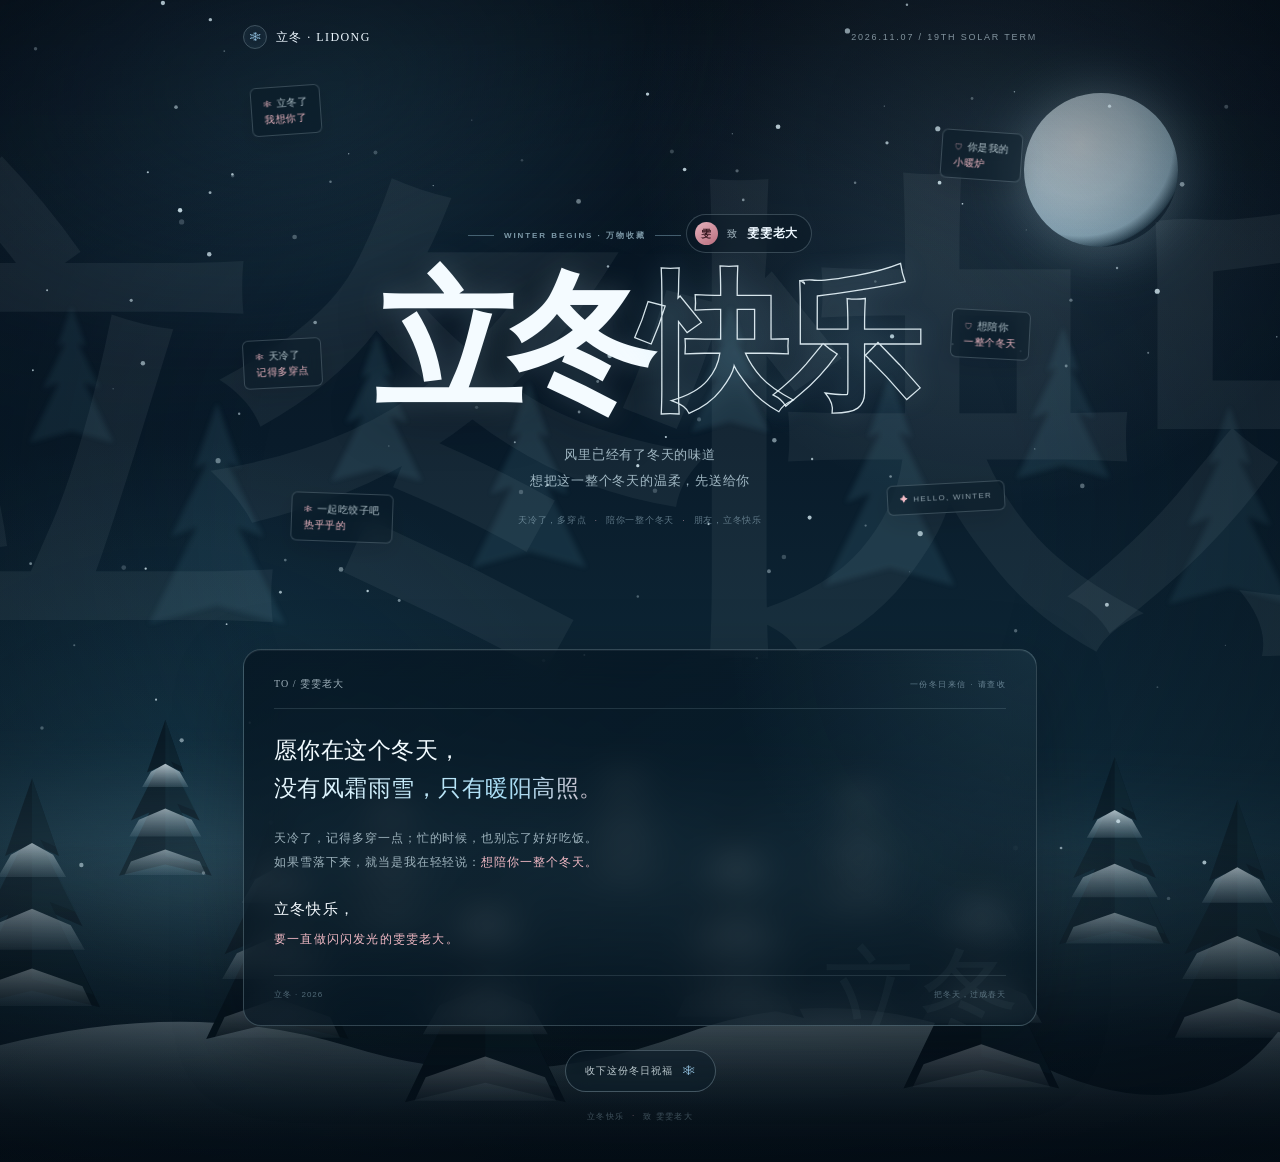
==== lidong/index.html @ 5a2b703d "Add Lidong blessing page for Wenwen Laoda" ====
<!doctype html>
<html lang="zh-CN">
  <head>
    <meta charset="UTF-8" />
    <meta name="viewport" content="width=device-width, initial-scale=1.0, viewport-fit=cover" />
    <meta name="theme-color" content="#07131f" />
    <meta name="description" content="立冬快乐，致雯雯老大。愿你在这个冬天，没有风霜雨雪，只有暖阳高照。" />
    <meta property="og:title" content="立冬快乐 · 致雯雯老大" />
    <meta property="og:description" content="愿你在这个冬天，没有风霜雨雪，只有暖阳高照。" />
    <title>立冬快乐 · 致雯雯老大</title>
    <style>
      :root {
        --night: #07131f;
        --night-2: #0a1d2d;
        --night-3: #123448;
        --ice: #eef8ff;
        --ice-dim: #c6ddec;
        --mist: #9fc5d8;
        --blue: #a8ddff;
        --rose: #f3bbc6;
        --rose-deep: #e89aaa;
        --glass: rgba(8, 23, 35, 0.5);
        --line: rgba(220, 242, 255, 0.18);
        --serif: "Noto Serif SC", "Songti SC", "STSong", "SimSun", Georgia, serif;
        --sans: "Inter", "PingFang SC", "Microsoft YaHei", sans-serif;
      }

      * { box-sizing: border-box; }
      html { background: var(--night); }

      body {
        margin: 0;
        min-width: 320px;
        color: var(--ice);
        background: var(--night);
        font-family: var(--sans);
        -webkit-font-smoothing: antialiased;
        overflow-x: hidden;
      }

      button { font: inherit; }

      .winter {
        position: relative;
        min-height: 100svh;
        isolation: isolate;
        overflow: hidden;
        background:
          radial-gradient(circle at 78% 12%, rgba(171, 220, 246, 0.16), transparent 23rem),
          radial-gradient(circle at 13% 76%, rgba(62, 130, 157, 0.18), transparent 28rem),
          linear-gradient(180deg, #06101b 0%, #091b2a 38%, #102d3d 73%, #071521 100%);
      }

      .scene {
        position: absolute;
        inset: 0;
        z-index: 0;
        pointer-events: none;
      }

      .scene::after {
        content: "";
        position: absolute;
        inset: 0;
        background:
          linear-gradient(180deg, rgba(4, 12, 20, 0.3) 0%, transparent 22%, transparent 72%, rgba(3, 10, 17, 0.65) 100%),
          radial-gradient(ellipse at 50% 45%, transparent 42%, rgba(3, 10, 17, 0.48) 100%);
      }

      .moon {
        position: absolute;
        top: 8%;
        right: 8%;
        width: clamp(90px, 12vw, 170px);
        height: clamp(90px, 12vw, 170px);
        border-radius: 50%;
        background:
          radial-gradient(circle at 37% 33%, #f8fdff 0%, #d7ebf5 38%, #aacbdc 65%, rgba(126, 171, 190, 0.3) 74%, transparent 75%);
        box-shadow:
          0 0 45px rgba(219, 246, 255, 0.28),
          0 0 100px rgba(147, 209, 235, 0.16);
        opacity: 0.86;
        filter: blur(0.2px);
      }

      .moon::before {
        content: "";
        position: absolute;
        inset: -50%;
        border-radius: 50%;
        background: radial-gradient(circle, rgba(154, 216, 244, 0.12), transparent 60%);
      }

      .aurora {
        position: absolute;
        top: -18%;
        left: -12%;
        width: 74%;
        height: 52%;
        background:
          radial-gradient(ellipse at 50% 50%, rgba(83, 166, 184, 0.16), transparent 62%),
          radial-gradient(ellipse at 40% 40%, rgba(70, 116, 173, 0.12), transparent 70%);
        filter: blur(24px);
        transform: rotate(-12deg);
      }

      .forest {
        position: absolute;
        left: 0;
        bottom: 0;
        width: 100%;
        height: 62%;
        opacity: 0.94;
      }

      .forest.far {
        bottom: 20%;
        height: 45%;
        opacity: 0.35;
        filter: blur(2px);
        transform: scale(1.3);
        transform-origin: center bottom;
      }

      .fog {
        position: absolute;
        left: -10%;
        right: -10%;
        bottom: 12%;
        height: 26%;
        background:
          radial-gradient(ellipse at 20% 50%, rgba(165, 214, 230, 0.16), transparent 60%),
          radial-gradient(ellipse at 68% 65%, rgba(150, 208, 226, 0.13), transparent 58%);
        filter: blur(18px);
      }

      .ghost {
        position: absolute;
        left: 50%;
        top: 37%;
        z-index: 1;
        color: rgba(232, 248, 255, 0.055);
        font-family: var(--serif);
        font-size: clamp(190px, 38vw, 560px);
        font-weight: 700;
        letter-spacing: -0.12em;
        line-height: 0.8;
        white-space: nowrap;
        transform: translate(-50%, -50%);
        user-select: none;
        pointer-events: none;
      }

      .snow-canvas {
        position: absolute;
        inset: 0;
        z-index: 2;
        width: 100%;
        height: 100%;
        pointer-events: none;
      }

      .page {
        position: relative;
        z-index: 3;
        width: min(100%, 850px);
        min-height: 100svh;
        margin: 0 auto;
        padding: 0 28px 40px;
        display: flex;
        flex-direction: column;
      }

      .topbar {
        display: flex;
        align-items: center;
        justify-content: space-between;
        gap: 20px;
        padding: 25px 0 12px;
        color: rgba(214, 235, 245, 0.58);
        font-size: 9px;
        letter-spacing: 0.2em;
      }

      .topbar .brand {
        display: inline-flex;
        align-items: center;
        gap: 9px;
        color: var(--ice);
        font-family: var(--serif);
        font-size: 12px;
        letter-spacing: 0.12em;
      }

      .topbar .brand::before {
        content: "❄";
        display: grid;
        place-items: center;
        width: 22px;
        height: 22px;
        border: 1px solid rgba(212, 238, 250, 0.25);
        border-radius: 50%;
        color: var(--blue);
        font-size: 11px;
        letter-spacing: 0;
        box-shadow: 0 0 16px rgba(168, 221, 255, 0.1) inset;
      }

      .hero {
        position: relative;
        flex: 1 1 auto;
        min-height: 580px;
        display: flex;
        align-items: center;
        justify-content: center;
        padding: 82px 0 42px;
      }

      .hero-center {
        position: relative;
        z-index: 3;
        max-width: 680px;
        text-align: center;
      }

      .eyebrow {
        display: inline-flex;
        align-items: center;
        gap: 10px;
        margin: 0 0 22px;
        color: rgba(196, 230, 245, 0.62);
        font-size: 8px;
        font-weight: 600;
        letter-spacing: 0.24em;
      }

      .eyebrow::before,
      .eyebrow::after {
        content: "";
        width: 26px;
        height: 1px;
        background: rgba(179, 223, 243, 0.35);
      }

      .to {
        display: inline-flex;
        align-items: center;
        gap: 9px;
        margin-bottom: 20px;
        padding: 7px 13px 7px 8px;
        border: 1px solid rgba(220, 243, 255, 0.2);
        border-radius: 999px;
        background: rgba(7, 22, 34, 0.35);
        color: rgba(225, 244, 252, 0.76);
        font-size: 10px;
        letter-spacing: 0.12em;
        backdrop-filter: blur(12px);
      }

      .to .seal {
        display: grid;
        place-items: center;
        width: 23px;
        height: 23px;
        border-radius: 50%;
        background: linear-gradient(145deg, #e6b2bd, #b96e7e);
        color: #3b1b24;
        font-family: var(--serif);
        font-size: 10px;
        font-weight: 700;
        letter-spacing: 0;
      }

      .to strong {
        color: var(--ice);
        font-family: var(--serif);
        font-size: 12px;
        letter-spacing: 0.06em;
      }

      .hero h1 {
        margin: 0;
        color: #f4fbff;
        font-family: var(--serif);
        font-size: clamp(74px, 17vw, 148px);
        font-weight: 700;
        line-height: 0.96;
        letter-spacing: -0.1em;
        text-shadow:
          0 0 26px rgba(190, 231, 250, 0.18),
          0 14px 50px rgba(0, 10, 20, 0.4);
      }

      .hero h1 .outline {
        color: transparent;
        -webkit-text-stroke: 1.3px rgba(236, 249, 255, 0.9);
        text-stroke: 1.3px rgba(236, 249, 255, 0.9);
        text-shadow: 0 0 30px rgba(163, 219, 247, 0.15);
      }

      .sub {
        margin: 27px auto 0;
        color: rgba(210, 235, 246, 0.74);
        font-family: var(--serif);
        font-size: 13px;
        line-height: 2.05;
        letter-spacing: 0.06em;
      }

      .wishline {
        margin: 17px auto 0;
        color: rgba(190, 222, 237, 0.45);
        font-size: 9px;
        line-height: 1.8;
        letter-spacing: 0.08em;
      }

      .wishline span {
        margin: 0 5px;
        color: rgba(243, 187, 198, 0.55);
      }

      .note {
        position: absolute;
        z-index: 2;
        padding: 8px 12px;
        border: 1px solid rgba(219, 243, 255, 0.2);
        border-radius: 6px;
        background: rgba(6, 22, 34, 0.42);
        color: rgba(230, 246, 253, 0.78);
        font-family: var(--serif);
        font-size: 10px;
        line-height: 1.55;
        letter-spacing: 0.05em;
        text-align: left;
        box-shadow: 0 8px 24px rgba(0, 10, 20, 0.12);
        backdrop-filter: blur(9px);
        user-select: none;
        animation: drift 7s ease-in-out infinite;
      }

      .note em {
        display: block;
        color: var(--rose);
        font-style: normal;
      }

      .note i {
        display: inline-block;
        margin-right: 4px;
        color: var(--rose);
        font-style: normal;
        font-size: 8px;
      }

      .n1 { top: 25px; left: 1%; transform: rotate(-4deg); animation-delay: -1s; }
      .n2 { top: 12%; right: 2%; transform: rotate(4deg); animation-delay: -3s; }
      .n3 { top: 48%; left: 0; transform: rotate(-3deg); animation-delay: -5s; }
      .n4 { top: 43%; right: 1%; transform: rotate(3deg); animation-delay: -2s; }
      .n5 { bottom: 17%; left: 6%; transform: rotate(2deg); animation-delay: -4s; }
      .n6 { bottom: 22%; right: 4%; transform: rotate(-3deg); animation-delay: -6s; }

      .n6.faint {
        color: rgba(230, 246, 253, 0.58);
        font-family: var(--sans);
        font-size: 8px;
        letter-spacing: 0.16em;
      }

      @keyframes drift {
        0%, 100% { translate: 0 0; }
        50% { translate: 0 -6px; }
      }

      .letter {
        position: relative;
        z-index: 4;
        margin-top: 8px;
        padding: 27px 30px 25px;
        overflow: hidden;
        border: 1px solid rgba(205, 234, 247, 0.22);
        border-radius: 18px;
        background:
          radial-gradient(circle at 100% 0%, rgba(111, 178, 203, 0.14), transparent 35%),
          linear-gradient(145deg, rgba(5, 20, 32, 0.74), rgba(6, 22, 34, 0.55));
        box-shadow: 0 24px 70px rgba(0, 6, 12, 0.28), 0 1px 0 rgba(255, 255, 255, 0.06) inset;
        backdrop-filter: blur(18px);
      }

      .letter::after {
        content: "立冬";
        position: absolute;
        right: 16px;
        bottom: -20px;
        color: rgba(216, 241, 252, 0.035);
        font-family: var(--serif);
        font-size: 100px;
        line-height: 1;
        pointer-events: none;
      }

      .letter-head {
        display: flex;
        align-items: center;
        justify-content: space-between;
        gap: 12px;
        padding-bottom: 17px;
        border-bottom: 1px solid rgba(205, 234, 247, 0.13);
        color: rgba(190, 222, 237, 0.5);
        font-size: 8px;
        letter-spacing: 0.18em;
      }

      .letter-head span:first-child {
        color: rgba(223, 241, 249, 0.7);
        font-family: var(--serif);
        font-size: 10px;
        letter-spacing: 0.1em;
      }

      .letter p {
        position: relative;
        z-index: 1;
        margin: 0;
        color: rgba(217, 238, 247, 0.7);
        font-family: var(--serif);
        font-size: 12px;
        line-height: 2.05;
        letter-spacing: 0.08em;
      }

      .letter .lead {
        max-width: 570px;
        margin: 23px 0 14px;
        color: #f2fbff;
        font-size: 23px;
        line-height: 1.65;
        letter-spacing: 0.02em;
      }

      .letter .lead em {
        color: #d4efff;
        font-style: normal;
        background: linear-gradient(90deg, #eaf9ff, #a6dcf4 72%, #d2bcc5);
        -webkit-background-clip: text;
        background-clip: text;
        -webkit-text-fill-color: transparent;
      }

      .letter .body {
        max-width: 540px;
        margin-top: 18px;
      }

      .letter .soft {
        color: var(--rose);
      }

      .letter .blessing {
        margin-top: 20px;
        color: #f5fbff;
        font-size: 15px;
        line-height: 1.9;
      }

      .letter .blessing span {
        color: var(--rose);
        font-size: 12px;
      }

      .letter-foot {
        display: flex;
        justify-content: space-between;
        gap: 14px;
        margin-top: 23px;
        padding-top: 13px;
        border-top: 1px solid rgba(205, 234, 247, 0.12);
        color: rgba(181, 217, 233, 0.42);
        font-size: 8px;
        letter-spacing: 0.12em;
      }

      .actions {
        display: flex;
        justify-content: center;
        padding: 24px 0 4px;
      }

      .accept {
        display: inline-flex;
        align-items: center;
        gap: 10px;
        height: 42px;
        padding: 0 19px;
        border: 1px solid rgba(216, 244, 255, 0.28);
        border-radius: 999px;
        background: rgba(9, 29, 43, 0.46);
        color: rgba(236, 250, 255, 0.86);
        font-size: 10px;
        letter-spacing: 0.1em;
        cursor: pointer;
        backdrop-filter: blur(12px);
        transition: 180ms ease;
      }

      .accept span {
        color: var(--blue);
        font-size: 12px;
      }

      .accept:hover {
        border-color: rgba(206, 240, 255, 0.55);
        background: rgba(25, 63, 83, 0.48);
        transform: translateY(-1px);
      }

      .accept:active { transform: translateY(0); }

      .accepted {
        max-height: 0;
        overflow: hidden;
        color: var(--rose);
        font-family: var(--serif);
        font-size: 11px;
        letter-spacing: 0.1em;
        text-align: center;
        opacity: 0;
        transition: 450ms ease;
      }

      .accepted.show {
        max-height: 30px;
        padding-top: 10px;
        opacity: 1;
      }

      .footer {
        display: flex;
        justify-content: center;
        gap: 8px;
        padding-top: 15px;
        color: rgba(184, 219, 234, 0.32);
        font-size: 8px;
        letter-spacing: 0.15em;
      }

      .footer .dot { color: rgba(243, 187, 198, 0.5); }

      .is-blessed .snow-canvas { opacity: 1; }

      @media (max-width: 680px) {
        .page { padding: 0 17px 28px; }
        .topbar { padding-top: 19px; }
        .hero { min-height: 590px; padding: 70px 0 30px; }
        .hero h1 { font-size: clamp(72px, 20vw, 108px); }
        .sub { font-size: 11px; margin-top: 23px; }
        .wishline { font-size: 8px; margin-top: 14px; }
        .note { font-size: 9px; padding: 7px 9px; }
        .n1 { top: 16px; left: -2px; }
        .n2 { top: 11%; right: -3px; }
        .n3 { top: 51%; left: -3px; }
        .n4 { top: 46%; right: -4px; }
        .n5 { bottom: 15%; left: 2%; }
        .n6 { bottom: 20%; right: 1%; }
        .letter { padding: 22px 20px 20px; border-radius: 15px; }
        .letter .lead { font-size: 20px; }
        .letter p { font-size: 11px; line-height: 2; }
        .letter .blessing { font-size: 13px; }
        .letter-foot { font-size: 7px; }
        .moon { top: 4%; right: 2%; }
        .ghost { top: 40%; font-size: 46vw; }
      }

      @media (max-width: 390px) {
        .hero h1 { font-size: 70px; }
        .n3, .n4 { display: none; }
        .note { font-size: 8.5px; }
        .letter .lead { font-size: 18px; }
      }

      @media (prefers-reduced-motion: reduce) {
        .note { animation: none; }
        .accept { transition: none; }
        .snow-canvas { display: none; }
      }
    </style>
  </head>
  <body>
    <main class="winter">
      <div class="scene" aria-hidden="true">
        <div class="aurora"></div>
        <div class="moon"></div>
        <div class="ghost">立冬快乐</div>

        <svg class="forest far" viewBox="0 0 1200 900" preserveAspectRatio="xMidYMax slice">
          <defs>
            <g id="pine-far">
              <path d="M0 0 16 45 7 41 32 92 14 85 47 152 0 139-47 152-14 85-32 92-7 41-16 45Z" fill="#487b8e"/>
            </g>
          </defs>
          <g opacity=".55">
            <use href="#pine-far" transform="translate(70 495) scale(.9)"/>
            <use href="#pine-far" transform="translate(190 450) scale(.65)"/>
            <use href="#pine-far" transform="translate(295 520) scale(1.05)"/>
            <use href="#pine-far" transform="translate(410 470) scale(.7)"/>
            <use href="#pine-far" transform="translate(520 505) scale(.88)"/>
            <use href="#pine-far" transform="translate(665 450) scale(.6)"/>
            <use href="#pine-far" transform="translate(780 500) scale(1)"/>
            <use href="#pine-far" transform="translate(905 465) scale(.72)"/>
            <use href="#pine-far" transform="translate(1025 522) scale(.94)"/>
            <use href="#pine-far" transform="translate(1150 475) scale(.66)"/>
          </g>
        </svg>

        <svg class="forest" viewBox="0 0 1200 900" preserveAspectRatio="xMidYMax slice">
          <defs>
            <linearGradient id="snowHill" x1="0" y1="0" x2="0" y2="1">
              <stop offset="0" stop-color="#d9edf5" stop-opacity=".72"/>
              <stop offset=".45" stop-color="#a7ccdc" stop-opacity=".28"/>
              <stop offset="1" stop-color="#07131f" stop-opacity="0"/>
            </linearGradient>
            <linearGradient id="treeSnow" x1="0" y1="0" x2="0" y2="1">
              <stop offset="0" stop-color="#eaf8ff" stop-opacity=".92"/>
              <stop offset="1" stop-color="#c4e2ee" stop-opacity=".18"/>
            </linearGradient>
            <g id="pine">
              <path d="M0 0 23 66 10 60 43 126 20 116 58 195 0 181-58 195-20 116-43 126-10 60-23 66Z" fill="#0a1c28"/>
              <path d="M0 0 20 58 7 52 38 114 15 105 52 184 0 171Z" fill="#123341" opacity=".5"/>
              <path d="M-18 65 0 55 18 65 29 84-29 84Z" fill="url(#treeSnow)"/>
              <path d="M-33 125 0 111 33 125 45 146-45 146Z" fill="url(#treeSnow)" opacity=".8"/>
              <path d="M-43 177 0 162 43 177 51 194-51 194Z" fill="url(#treeSnow)" opacity=".72"/>
            </g>
          </defs>
          <path d="M0 790 Q180 745 330 792 T640 780 T960 802 T1200 775 L1200 900 0 900Z" fill="url(#snowHill)"/>
          <g class="near-trees">
            <use href="#pine" transform="translate(30 540) scale(1.1)"/>
            <use href="#pine" transform="translate(155 485) scale(.75)"/>
            <use href="#pine" transform="translate(260 560) scale(1.15)"/>
            <use href="#pine" transform="translate(365 515) scale(.85)"/>
            <use href="#pine" transform="translate(455 590) scale(1.3)"/>
            <use href="#pine" transform="translate(585 495) scale(.72)"/>
            <use href="#pine" transform="translate(690 550) scale(1.1)"/>
            <use href="#pine" transform="translate(805 505) scale(.8)"/>
            <use href="#pine" transform="translate(920 585) scale(1.26)"/>
            <use href="#pine" transform="translate(1045 520) scale(.9)"/>
            <use href="#pine" transform="translate(1160 560) scale(1.15)"/>
          </g>
        </svg>

        <div class="fog"></div>
      </div>

      <canvas class="snow-canvas" id="snowCanvas" aria-hidden="true"></canvas>

      <div class="page">
        <header class="topbar">
          <span class="brand">立冬 · LIDONG</span>
          <span>2026.11.07 / 19TH SOLAR TERM</span>
        </header>

        <section class="hero">
          <div class="note n1"><i>❄</i>立冬了<em>我想你了</em></div>
          <div class="note n2"><i>♡</i>你是我的<em>小暖炉</em></div>
          <div class="note n3"><i>❄</i>天冷了<em>记得多穿点</em></div>
          <div class="note n4"><i>♡</i>想陪你<em>一整个冬天</em></div>
          <div class="note n5"><i>❄</i>一起吃饺子吧<em>热乎乎的</em></div>
          <div class="note n6 faint"><i>✦</i>HELLO, WINTER</div>

          <div class="hero-center">
            <p class="eyebrow">WINTER BEGINS · 万物收藏</p>
            <div class="to"><span class="seal">雯</span>致 <strong>雯雯老大</strong></div>
            <h1>立冬<span class="outline">快乐</span></h1>
            <p class="sub">风里已经有了冬天的味道<br />想把这一整个冬天的温柔，先送给你</p>
            <p class="wishline">天冷了，多穿点 <span>·</span> 陪你一整个冬天 <span>·</span> 朋友，立冬快乐</p>
          </div>
        </section>

        <section class="letter" aria-label="写给雯雯老大的冬日来信">
          <div class="letter-head"><span>TO / 雯雯老大</span><span>一份冬日来信 · 请查收</span></div>
          <p class="lead">愿你在这个冬天，<br /><em>没有风霜雨雪，只有暖阳高照。</em></p>
          <p class="body">天冷了，记得多穿一点；忙的时候，也别忘了好好吃饭。<br />如果雪落下来，就当是我在轻轻说：<span class="soft">想陪你一整个冬天。</span></p>
          <p class="blessing">立冬快乐，<br /><span>要一直做闪闪发光的雯雯老大。</span></p>
          <div class="letter-foot"><span>立冬 · 2026</span><span>把冬天，过成春天</span></div>
        </section>

        <div class="actions">
          <button class="accept" id="acceptBtn" type="button">收下这份冬日祝福 <span>❄</span></button>
        </div>
        <div class="accepted" id="accepted">祝福已收下 · 这个冬天也要闪闪发光</div>
        <footer class="footer"><span>立冬快乐</span><span class="dot">·</span><span>致 雯雯老大</span></footer>
      </div>
    </main>

    <script>
      (() => {
        const canvas = document.getElementById("snowCanvas");
        const ctx = canvas.getContext("2d");
        const reduceMotion = window.matchMedia("(prefers-reduced-motion: reduce)").matches;
        const flakes = [];
        let width = 0;
        let height = 0;
        let dpr = Math.min(window.devicePixelRatio || 1, 2);
        let raf = 0;

        function resize() {
          width = window.innerWidth;
          height = window.innerHeight;
          dpr = Math.min(window.devicePixelRatio || 1, 2);
          canvas.width = width * dpr;
          canvas.height = height * dpr;
          canvas.style.width = width + "px";
          canvas.style.height = height + "px";
          ctx.setTransform(dpr, 0, 0, dpr, 0, 0);
        }

        function makeFlake(extra = false) {
          return {
            x: Math.random() * width,
            y: extra ? height * (0.75 + Math.random() * 0.25) : Math.random() * height,
            r: extra ? 1.4 + Math.random() * 2.8 : 0.5 + Math.random() * 2.2,
            vy: extra ? 0.7 + Math.random() * 1.2 : 0.16 + Math.random() * 0.7,
            vx: -0.18 + Math.random() * 0.36,
            alpha: 0.18 + Math.random() * 0.65,
            phase: Math.random() * Math.PI * 2,
            speed: 0.004 + Math.random() * 0.012,
          };
        }

        function seed() {
          flakes.length = 0;
          const count = Math.min(150, Math.round((width * height) / 8500));
          for (let i = 0; i < count; i += 1) flakes.push(makeFlake());
        }

        function burst() {
          for (let i = 0; i < 55; i += 1) {
            const flake = makeFlake(true);
            flake.y = height * (0.35 + Math.random() * 0.65);
            flakes.push(flake);
          }
          if (flakes.length > 260) flakes.splice(0, flakes.length - 260);
        }

        function draw() {
          ctx.clearRect(0, 0, width, height);
          for (const flake of flakes) {
            flake.phase += flake.speed;
            flake.y += flake.vy;
            flake.x += flake.vx + Math.sin(flake.phase) * 0.16;
            if (flake.y > height + 8) {
              flake.y = -8;
              flake.x = Math.random() * width;
            }
            if (flake.x < -8) flake.x = width + 8;
            if (flake.x > width + 8) flake.x = -8;
            ctx.beginPath();
            ctx.arc(flake.x, flake.y, flake.r, 0, Math.PI * 2);
            ctx.fillStyle = `rgba(226, 247, 255, ${flake.alpha})`;
            ctx.fill();
          }
          raf = requestAnimationFrame(draw);
        }

        function init() {
          resize();
          seed();
          if (!reduceMotion) draw();
          else {
            draw();
            cancelAnimationFrame(raf);
            raf = 0;
          }
        }

        document.getElementById("acceptBtn").addEventListener("click", (event) => {
          const button = event.currentTarget;
          button.innerHTML = '祝福已送达 <span>❄</span>';
          button.disabled = true;
          document.body.classList.add("is-blessed");
          document.getElementById("accepted").classList.add("show");
          burst();
        });

        let resizeTimer = 0;
        window.addEventListener("resize", () => {
          clearTimeout(resizeTimer);
          resizeTimer = setTimeout(() => {
            resize();
            seed();
          }, 180);
        });

        init();
      })();
    </script>
  </body>
</html>
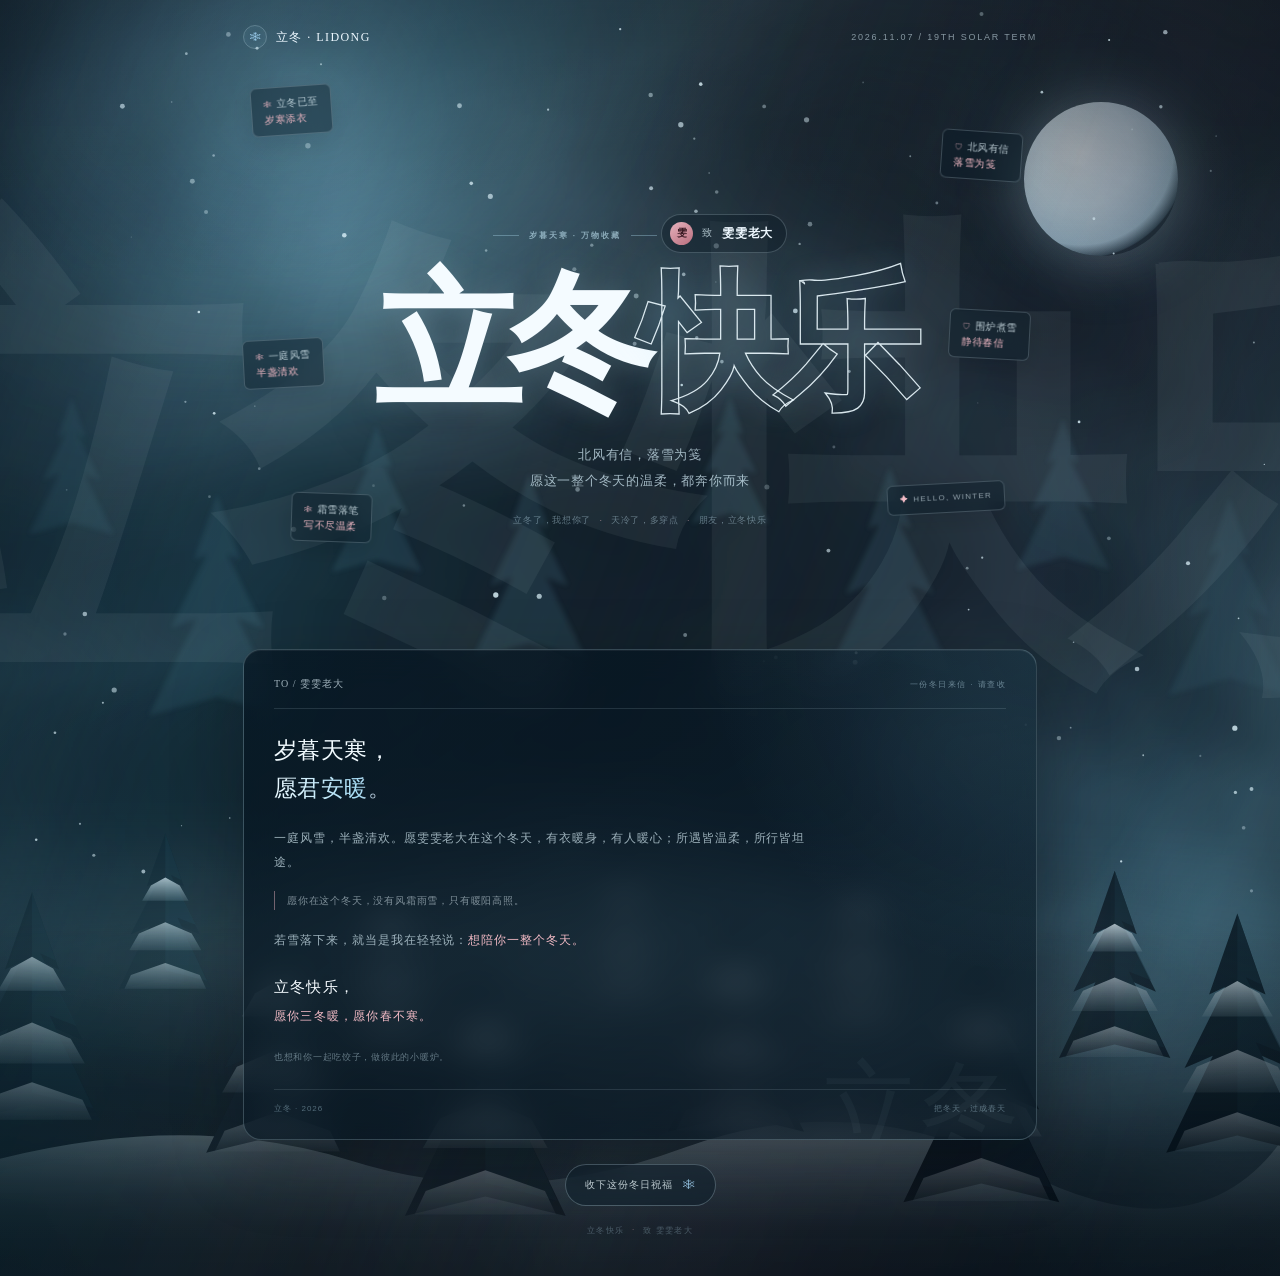
==== commit b3eadc43: "Upgrade Lidong page with Vanta Three.js motion and blessing overlay" ====
--- a/lidong/index.html
+++ b/lidong/index.html
@@ -4,10 +4,13 @@
     <meta charset="UTF-8" />
     <meta name="viewport" content="width=device-width, initial-scale=1.0, viewport-fit=cover" />
     <meta name="theme-color" content="#07131f" />
-    <meta name="description" content="立冬快乐，致雯雯老大。愿你在这个冬天，没有风霜雨雪，只有暖阳高照。" />
+    <meta name="description" content="立冬快乐，致雯雯老大。岁暮天寒，愿君安暖；愿你三冬暖，春不寒。" />
     <meta property="og:title" content="立冬快乐 · 致雯雯老大" />
-    <meta property="og:description" content="愿你在这个冬天，没有风霜雨雪，只有暖阳高照。" />
+    <meta property="og:description" content="岁暮天寒，愿君安暖。一庭风雪，半盏清欢。" />
     <title>立冬快乐 · 致雯雯老大</title>
+    <!-- Background motion: Vanta.js FOG (MIT) + Three.js (MIT), bundled locally. -->
+    <script src="./three.min.js" defer></script>
+    <script src="./vanta.fog.min.js" defer></script>
     <style>
       :root {
         --night: #07131f;
@@ -26,7 +29,7 @@
       }
 
       * { box-sizing: border-box; }
-      html { background: var(--night); }
+      html { background: var(--night); overflow-x: hidden; }
 
       body {
         margin: 0;
@@ -49,6 +52,12 @@
           radial-gradient(circle at 78% 12%, rgba(171, 220, 246, 0.16), transparent 23rem),
           radial-gradient(circle at 13% 76%, rgba(62, 130, 157, 0.18), transparent 28rem),
           linear-gradient(180deg, #06101b 0%, #091b2a 38%, #102d3d 73%, #071521 100%);
+        transition: transform 900ms ease, filter 900ms ease;
+      }
+
+      .is-celebrating .winter {
+        transform: scale(1.035);
+        filter: blur(1px) brightness(0.72);
       }
 
       .scene {
@@ -56,6 +65,60 @@
         inset: 0;
         z-index: 0;
         pointer-events: none;
+      }
+
+      .vanta-layer {
+        position: absolute;
+        inset: 0;
+        z-index: 0;
+        overflow: hidden;
+        background: transparent;
+      }
+
+      .vanta-layer canvas {
+        display: block !important;
+        width: 100% !important;
+        height: 100% !important;
+        opacity: 0.82;
+        filter: saturate(0.82) contrast(1.06);
+      }
+
+      .flow {
+        position: absolute;
+        inset: -24%;
+        z-index: 1;
+        pointer-events: none;
+        filter: blur(38px);
+        opacity: 0.8;
+        transform-origin: center;
+      }
+
+      .flow-blue {
+        background: linear-gradient(
+          112deg,
+          transparent 18%,
+          rgba(80, 183, 211, 0.13) 34%,
+          rgba(194, 236, 252, 0.09) 44%,
+          transparent 60%
+        );
+        animation: flowSweep 16s ease-in-out infinite alternate;
+      }
+
+      .flow-rose {
+        background: linear-gradient(
+          292deg,
+          transparent 22%,
+          rgba(211, 137, 157, 0.08) 38%,
+          rgba(243, 187, 198, 0.05) 45%,
+          transparent 62%
+        );
+        animation: flowSweep 20s ease-in-out infinite alternate-reverse;
+        opacity: 0.65;
+      }
+
+      @keyframes flowSweep {
+        0% { transform: translate3d(-12%, -8%, 0) rotate(-8deg) scale(1); }
+        100% { transform: translate3d(13%, 7%, 0) rotate(-2deg) scale(1.18); }
       }
 
       .scene::after {
@@ -102,6 +165,12 @@
           radial-gradient(ellipse at 40% 40%, rgba(70, 116, 173, 0.12), transparent 70%);
         filter: blur(24px);
         transform: rotate(-12deg);
+        animation: auroraDrift 18s ease-in-out infinite alternate;
+      }
+
+      @keyframes auroraDrift {
+        0% { transform: translate3d(-3%, 0, 0) rotate(-12deg) scale(1); opacity: 0.65; }
+        100% { transform: translate3d(7%, 4%, 0) rotate(-7deg) scale(1.15); opacity: 0.95; }
       }
 
       .forest {
@@ -132,6 +201,12 @@
           radial-gradient(ellipse at 20% 50%, rgba(165, 214, 230, 0.16), transparent 60%),
           radial-gradient(ellipse at 68% 65%, rgba(150, 208, 226, 0.13), transparent 58%);
         filter: blur(18px);
+        animation: fogDrift 15s ease-in-out infinite alternate;
+      }
+
+      @keyframes fogDrift {
+        0% { transform: translate3d(-4%, 0, 0) scale(1); opacity: 0.55; }
+        100% { transform: translate3d(8%, -3%, 0) scale(1.12); opacity: 0.9; }
       }
 
       .ghost {
@@ -221,6 +296,12 @@
         z-index: 3;
         max-width: 680px;
         text-align: center;
+        animation: softIn 1.3s cubic-bezier(0.2, 0.75, 0.25, 1) both 0.12s;
+      }
+
+      @keyframes softIn {
+        from { opacity: 0; transform: translateY(16px); filter: blur(5px); }
+        to { opacity: 1; transform: translateY(0); filter: blur(0); }
       }
 
       .eyebrow {
@@ -385,6 +466,7 @@
           linear-gradient(145deg, rgba(5, 20, 32, 0.74), rgba(6, 22, 34, 0.55));
         box-shadow: 0 24px 70px rgba(0, 6, 12, 0.28), 0 1px 0 rgba(255, 255, 255, 0.06) inset;
         backdrop-filter: blur(18px);
+        animation: softIn 1.3s cubic-bezier(0.2, 0.75, 0.25, 1) both 0.45s;
       }
 
       .letter::after {
@@ -454,6 +536,22 @@
 
       .letter .soft {
         color: var(--rose);
+      }
+
+      .letter .quote {
+        margin-top: 16px;
+        padding-left: 12px;
+        border-left: 1px solid rgba(243, 187, 198, 0.44);
+        color: rgba(226, 242, 249, 0.52);
+        font-size: 10px;
+        line-height: 1.9;
+      }
+
+      .letter .warmline {
+        margin-top: 18px;
+        color: rgba(205, 233, 244, 0.44);
+        font-size: 9px;
+        letter-spacing: 0.08em;
       }
 
       .letter .blessing {
@@ -545,6 +643,411 @@
       }
 
       .footer .dot { color: rgba(243, 187, 198, 0.5); }
+
+      .blessing-overlay {
+        position: fixed;
+        inset: 0;
+        z-index: 80;
+        display: grid;
+        place-items: center;
+        padding: 24px;
+        overflow: hidden;
+        background:
+          radial-gradient(circle at 50% 38%, rgba(30, 85, 105, 0.42), transparent 45%),
+          rgba(2, 9, 15, 0.82);
+        opacity: 0;
+        backdrop-filter: blur(16px);
+        transition: opacity 500ms ease;
+      }
+
+      .blessing-overlay[hidden] { display: none; }
+
+      .blessing-overlay.open { opacity: 1; }
+
+      .overlay-aurora {
+        position: absolute;
+        inset: -30%;
+        z-index: 0;
+        background:
+          conic-gradient(from 30deg at 50% 50%,
+            transparent 0deg 30deg,
+            rgba(86, 185, 211, 0.15) 44deg,
+            transparent 62deg 150deg,
+            rgba(200, 128, 150, 0.1) 176deg,
+            transparent 196deg 286deg,
+            rgba(98, 184, 219, 0.13) 308deg,
+            transparent 332deg);
+        filter: blur(34px);
+        animation: overlayAurora 18s linear infinite;
+        opacity: 0.8;
+      }
+
+      @keyframes overlayAurora {
+        from { transform: rotate(0deg) scale(1); }
+        to { transform: rotate(360deg) scale(1.08); }
+      }
+
+      .overlay-rays {
+        position: absolute;
+        top: 50%;
+        left: 50%;
+        z-index: 0;
+        width: 140vmax;
+        height: 140vmax;
+        background: repeating-conic-gradient(
+          from 0deg,
+          rgba(190, 235, 252, 0.1) 0deg 0.6deg,
+          transparent 0.6deg 11deg
+        );
+        -webkit-mask-image: radial-gradient(circle, transparent 0 11%, #000 26%, transparent 60%);
+        mask-image: radial-gradient(circle, transparent 0 11%, #000 26%, transparent 60%);
+        transform: translate(-50%, -50%);
+        animation: raySpin 34s linear infinite;
+        opacity: 0;
+        transition: opacity 900ms ease;
+      }
+
+      .blessing-overlay.open .overlay-rays { opacity: 0.72; }
+
+      @keyframes raySpin {
+        to { transform: translate(-50%, -50%) rotate(360deg); }
+      }
+
+      .overlay-orb {
+        position: absolute;
+        z-index: 0;
+        width: 260px;
+        height: 260px;
+        border-radius: 50%;
+        filter: blur(46px);
+        opacity: 0;
+        animation: orbFloat 8s ease-in-out infinite alternate;
+        transition: opacity 900ms ease;
+      }
+
+      .blessing-overlay.open .overlay-orb { opacity: 0.8; }
+
+      .orb-a {
+        top: 3%;
+        left: 4%;
+        background: radial-gradient(circle, rgba(66, 158, 183, 0.26), transparent 68%);
+      }
+
+      .orb-b {
+        right: 2%;
+        bottom: 3%;
+        background: radial-gradient(circle, rgba(200, 120, 142, 0.2), transparent 68%);
+        animation-delay: -4s;
+      }
+
+      @keyframes orbFloat {
+        0% { transform: translate3d(-4%, 3%, 0) scale(0.92); }
+        100% { transform: translate3d(9%, -7%, 0) scale(1.18); }
+      }
+
+      .overlay-flash {
+        position: absolute;
+        inset: -20%;
+        z-index: 1;
+        background: radial-gradient(circle, rgba(228, 248, 255, 0.9), rgba(155, 218, 243, 0.28) 28%, transparent 62%);
+        opacity: 0;
+        pointer-events: none;
+      }
+
+      .overlay-wipe {
+        position: absolute;
+        top: 50%;
+        left: 50%;
+        z-index: 2;
+        width: 12vmax;
+        height: 12vmax;
+        border-radius: 50%;
+        background: radial-gradient(circle, rgba(242, 253, 255, 0.96), rgba(178, 230, 247, 0.42) 32%, transparent 68%);
+        opacity: 0;
+        transform: translate(-50%, -50%) scale(0.2);
+        pointer-events: none;
+      }
+
+      .blessing-overlay.open .overlay-wipe {
+        animation: overlayWipe 1.05s cubic-bezier(0.12, 0.72, 0.2, 1) both;
+      }
+
+      @keyframes overlayWipe {
+        0% { opacity: 0.95; transform: translate(-50%, -50%) scale(0.2); }
+        58% { opacity: 0.72; }
+        100% { opacity: 0; transform: translate(-50%, -50%) scale(18); }
+      }
+
+      .overlay-stars {
+        position: absolute;
+        inset: 0;
+        z-index: 1;
+        overflow: hidden;
+        pointer-events: none;
+      }
+
+      .overlay-star {
+        position: absolute;
+        width: 2px;
+        height: 2px;
+        border-radius: 50%;
+        background: #e2f8ff;
+        box-shadow: 0 0 8px rgba(178, 231, 250, 0.8);
+        opacity: 0;
+        animation: starTwinkle 3.6s ease-in-out infinite;
+      }
+
+      .overlay-star.rose {
+        background: #f3c4cd;
+        box-shadow: 0 0 9px rgba(243, 187, 198, 0.7);
+      }
+
+      @keyframes starTwinkle {
+        0%, 100% { opacity: 0.08; transform: scale(0.7); }
+        50% { opacity: 0.95; transform: scale(1.25); }
+      }
+
+      .blessing-overlay.open .overlay-flash {
+        animation: overlayFlash 1.6s cubic-bezier(0.15, 0.7, 0.2, 1) both;
+      }
+
+      @keyframes overlayFlash {
+        0% { opacity: 0; transform: scale(0.35); }
+        18% { opacity: 0.92; }
+        100% { opacity: 0; transform: scale(1.7); }
+      }
+
+      .burst-canvas {
+        position: absolute;
+        inset: 0;
+        z-index: 2;
+        width: 100%;
+        height: 100%;
+        pointer-events: none;
+      }
+
+      .overlay-ring {
+        position: absolute;
+        z-index: 2;
+        width: 90px;
+        height: 90px;
+        border: 2px solid rgba(199, 239, 253, 0.64);
+        border-radius: 50%;
+        box-shadow: 0 0 28px rgba(161, 222, 245, 0.26), 0 0 80px rgba(161, 222, 245, 0.08);
+        opacity: 0;
+        pointer-events: none;
+      }
+
+      .blessing-overlay.open .overlay-ring {
+        animation: ringOut 2s cubic-bezier(0.1, 0.65, 0.2, 1) both;
+      }
+
+      .blessing-overlay.open .ring-2 {
+        animation-delay: 0.18s;
+        border-color: rgba(243, 187, 198, 0.35);
+      }
+
+      @keyframes ringOut {
+        0% { opacity: 0; transform: scale(0.4); }
+        18% { opacity: 0.9; }
+        100% { opacity: 0; transform: scale(7.4); }
+      }
+
+      .overlay-card {
+        position: relative;
+        z-index: 3;
+        width: min(100%, 540px);
+        padding: 43px 34px 31px;
+        overflow: hidden;
+        border: 1px solid rgba(212, 241, 253, 0.3);
+        border-radius: 22px;
+        background:
+          radial-gradient(circle at 100% 0%, rgba(113, 183, 207, 0.18), transparent 38%),
+          radial-gradient(circle at 0% 100%, rgba(203, 138, 156, 0.1), transparent 38%),
+          linear-gradient(150deg, rgba(8, 29, 43, 0.94), rgba(5, 18, 29, 0.9));
+        box-shadow:
+          0 35px 100px rgba(0, 5, 10, 0.6),
+          0 0 80px rgba(142, 211, 238, 0.08),
+          0 1px 0 rgba(255, 255, 255, 0.1) inset;
+        text-align: center;
+        opacity: 0;
+        transform: translateY(30px) scale(0.84);
+        filter: blur(9px);
+        transition:
+          opacity 720ms ease 80ms,
+          transform 820ms cubic-bezier(0.16, 1.16, 0.3, 1) 80ms,
+          filter 720ms ease 80ms;
+        backdrop-filter: blur(24px);
+      }
+
+      .overlay-card::before {
+        content: "";
+        position: absolute;
+        inset: 11px;
+        border: 1px solid rgba(215, 243, 253, 0.1);
+        border-radius: 15px;
+        pointer-events: none;
+      }
+
+      .overlay-card::after {
+        content: "";
+        position: absolute;
+        top: -65%;
+        left: -60%;
+        z-index: 0;
+        width: 44%;
+        height: 230%;
+        transform: rotate(19deg);
+        background: linear-gradient(90deg, transparent, rgba(228, 248, 255, 0.08), transparent);
+        animation: cardSheen 6.5s ease-in-out infinite;
+        pointer-events: none;
+      }
+
+      .overlay-card > * {
+        position: relative;
+        z-index: 1;
+      }
+
+      @keyframes cardSheen {
+        0%, 30% { left: -60%; opacity: 0; }
+        48% { opacity: 1; }
+        78%, 100% { left: 130%; opacity: 0; }
+      }
+
+      .blessing-overlay.open .overlay-card {
+        opacity: 1;
+        transform: translateY(0) scale(1);
+        filter: blur(0);
+      }
+
+      .overlay-close {
+        position: absolute;
+        top: 15px;
+        right: 16px;
+        z-index: 4;
+        display: grid;
+        place-items: center;
+        width: 28px;
+        height: 28px;
+        padding: 0;
+        border: 1px solid rgba(211, 240, 252, 0.16);
+        border-radius: 50%;
+        background: rgba(5, 20, 30, 0.4);
+        color: rgba(207, 234, 245, 0.65);
+        font-size: 17px;
+        line-height: 1;
+        cursor: pointer;
+      }
+
+      .overlay-close:hover {
+        color: #fff;
+        border-color: rgba(211, 240, 252, 0.45);
+      }
+
+      .overlay-kicker {
+        display: block;
+        margin-bottom: 19px;
+        color: rgba(187, 226, 242, 0.6);
+        font-size: 8px;
+        letter-spacing: 0.25em;
+      }
+
+      .overlay-seal {
+        display: grid;
+        place-items: center;
+        width: 42px;
+        height: 42px;
+        margin: 0 auto 16px;
+        border: 1px solid rgba(243, 187, 198, 0.55);
+        border-radius: 50%;
+        background: radial-gradient(circle at 35% 30%, rgba(243, 187, 198, 0.3), rgba(151, 77, 93, 0.2));
+        color: #f5cbd3;
+        font-family: var(--serif);
+        font-size: 16px;
+        box-shadow: 0 0 30px rgba(243, 187, 198, 0.09);
+      }
+
+      .overlay-card h2 {
+        margin: 0;
+        color: #f5fbff;
+        font-family: var(--serif);
+        font-size: clamp(38px, 6vw, 54px);
+        font-weight: 700;
+        line-height: 1.25;
+        letter-spacing: -0.04em;
+      }
+
+      .overlay-card h2 em {
+        color: transparent;
+        font-style: normal;
+        background: linear-gradient(100deg, #f8fdff, #a9def3 52%, #e9bdc6);
+        background-size: 220% 100%;
+        -webkit-background-clip: text;
+        background-clip: text;
+        -webkit-text-fill-color: transparent;
+        animation: textShimmer 8s ease-in-out infinite;
+      }
+
+      @keyframes textShimmer {
+        0%, 100% { background-position: 0% 50%; }
+        50% { background-position: 100% 50%; }
+      }
+
+      .overlay-poem {
+        margin: 20px 0 0;
+        color: rgba(225, 244, 252, 0.82);
+        font-family: var(--serif);
+        font-size: 13px;
+        line-height: 2;
+        letter-spacing: 0.08em;
+      }
+
+      .overlay-divider {
+        width: 34px;
+        height: 1px;
+        margin: 22px auto;
+        background: linear-gradient(90deg, transparent, rgba(218, 243, 252, 0.55), transparent);
+      }
+
+      .overlay-wish {
+        margin: 0;
+        color: rgba(208, 237, 248, 0.64);
+        font-family: var(--serif);
+        font-size: 11px;
+        line-height: 2.05;
+        letter-spacing: 0.08em;
+      }
+
+      .overlay-sign {
+        margin: 24px 0 0;
+        color: rgba(179, 217, 233, 0.38);
+        font-size: 8px;
+        letter-spacing: 0.15em;
+      }
+
+      .overlay-back {
+        display: inline-flex;
+        align-items: center;
+        justify-content: center;
+        height: 36px;
+        margin-top: 22px;
+        padding: 0 16px;
+        border: 1px solid rgba(211, 241, 253, 0.24);
+        border-radius: 999px;
+        background: rgba(9, 33, 47, 0.5);
+        color: rgba(229, 248, 255, 0.74);
+        font-size: 9px;
+        letter-spacing: 0.1em;
+        cursor: pointer;
+        transition: 160ms ease;
+      }
+
+      .overlay-back:hover {
+        border-color: rgba(221, 246, 255, 0.55);
+        background: rgba(30, 72, 91, 0.55);
+      }
+
+      .is-celebrating { overflow: hidden; }
 
       .is-blessed .snow-canvas { opacity: 1; }
 
@@ -569,6 +1072,13 @@
         .letter-foot { font-size: 7px; }
         .moon { top: 4%; right: 2%; }
         .ghost { top: 40%; font-size: 46vw; }
+        .blessing-overlay { padding: 16px; }
+        .overlay-card { padding: 35px 21px 26px; border-radius: 18px; }
+        .overlay-card h2 { font-size: 36px; }
+        .overlay-poem { font-size: 12px; }
+        .overlay-wish { font-size: 10px; }
+        .overlay-kicker { margin-bottom: 15px; font-size: 7px; }
+        .overlay-sign { font-size: 7px; }
       }
 
       @media (max-width: 390px) {
@@ -582,12 +1092,23 @@
         .note { animation: none; }
         .accept { transition: none; }
         .snow-canvas { display: none; }
+        .aurora, .fog, .hero-center, .letter { animation: none; }
+        .overlay-flash, .overlay-ring, .overlay-wipe, .burst-canvas { display: none; }
+        .overlay-aurora, .overlay-rays, .overlay-orb, .overlay-card::after, .overlay-card h2 em { animation: none; }
+        .overlay-star { animation: none; opacity: 0.5; }
+        .blessing-overlay, .overlay-card { transition: none; }
+        .winter { transition: none; }
+        .is-celebrating .winter { transform: none; filter: none; }
+        .vanta-layer { display: none; }
       }
     </style>
   </head>
   <body>
     <main class="winter">
       <div class="scene" aria-hidden="true">
+        <div id="vanta" class="vanta-layer"></div>
+        <div class="flow flow-blue"></div>
+        <div class="flow flow-rose"></div>
         <div class="aurora"></div>
         <div class="moon"></div>
         <div class="ghost">立冬快乐</div>
@@ -659,27 +1180,30 @@
         </header>
 
         <section class="hero">
-          <div class="note n1"><i>❄</i>立冬了<em>我想你了</em></div>
-          <div class="note n2"><i>♡</i>你是我的<em>小暖炉</em></div>
-          <div class="note n3"><i>❄</i>天冷了<em>记得多穿点</em></div>
-          <div class="note n4"><i>♡</i>想陪你<em>一整个冬天</em></div>
-          <div class="note n5"><i>❄</i>一起吃饺子吧<em>热乎乎的</em></div>
+          <div class="note n1"><i>❄</i>立冬已至<em>岁寒添衣</em></div>
+          <div class="note n2"><i>♡</i>北风有信<em>落雪为笺</em></div>
+          <div class="note n3"><i>❄</i>一庭风雪<em>半盏清欢</em></div>
+          <div class="note n4"><i>♡</i>围炉煮雪<em>静待春信</em></div>
+          <div class="note n5"><i>❄</i>霜雪落笔<em>写不尽温柔</em></div>
           <div class="note n6 faint"><i>✦</i>HELLO, WINTER</div>
 
           <div class="hero-center">
-            <p class="eyebrow">WINTER BEGINS · 万物收藏</p>
+            <p class="eyebrow">岁暮天寒 · 万物收藏</p>
             <div class="to"><span class="seal">雯</span>致 <strong>雯雯老大</strong></div>
             <h1>立冬<span class="outline">快乐</span></h1>
-            <p class="sub">风里已经有了冬天的味道<br />想把这一整个冬天的温柔，先送给你</p>
-            <p class="wishline">天冷了，多穿点 <span>·</span> 陪你一整个冬天 <span>·</span> 朋友，立冬快乐</p>
+            <p class="sub">北风有信，落雪为笺<br />愿这一整个冬天的温柔，都奔你而来</p>
+            <p class="wishline">立冬了，我想你了 <span>·</span> 天冷了，多穿点 <span>·</span> 朋友，立冬快乐</p>
           </div>
         </section>
 
         <section class="letter" aria-label="写给雯雯老大的冬日来信">
           <div class="letter-head"><span>TO / 雯雯老大</span><span>一份冬日来信 · 请查收</span></div>
-          <p class="lead">愿你在这个冬天，<br /><em>没有风霜雨雪，只有暖阳高照。</em></p>
-          <p class="body">天冷了，记得多穿一点；忙的时候，也别忘了好好吃饭。<br />如果雪落下来，就当是我在轻轻说：<span class="soft">想陪你一整个冬天。</span></p>
-          <p class="blessing">立冬快乐，<br /><span>要一直做闪闪发光的雯雯老大。</span></p>
+          <p class="lead">岁暮天寒，<br /><em>愿君安暖。</em></p>
+          <p class="body">一庭风雪，半盏清欢。愿雯雯老大在这个冬天，有衣暖身，有人暖心；所遇皆温柔，所行皆坦途。</p>
+          <p class="quote">愿你在这个冬天，没有风霜雨雪，只有暖阳高照。</p>
+          <p class="body">若雪落下来，就当是我在轻轻说：<span class="soft">想陪你一整个冬天。</span></p>
+          <p class="blessing">立冬快乐，<br /><span>愿你三冬暖，愿你春不寒。</span></p>
+          <p class="warmline">也想和你一起吃饺子，做彼此的小暖炉。</p>
           <div class="letter-foot"><span>立冬 · 2026</span><span>把冬天，过成春天</span></div>
         </section>
 
@@ -690,6 +1214,30 @@
         <footer class="footer"><span>立冬快乐</span><span class="dot">·</span><span>致 雯雯老大</span></footer>
       </div>
     </main>
+
+    <div class="blessing-overlay" id="blessingOverlay" hidden>
+      <div class="overlay-aurora" aria-hidden="true"></div>
+      <div class="overlay-rays" aria-hidden="true"></div>
+      <div class="overlay-flash" aria-hidden="true"></div>
+      <div class="overlay-wipe" aria-hidden="true"></div>
+      <div class="overlay-stars" id="overlayStars" aria-hidden="true"></div>
+      <span class="overlay-orb orb-a" aria-hidden="true"></span>
+      <span class="overlay-orb orb-b" aria-hidden="true"></span>
+      <canvas class="burst-canvas" id="burstCanvas" aria-hidden="true"></canvas>
+      <span class="overlay-ring ring-1" aria-hidden="true"></span>
+      <span class="overlay-ring ring-2" aria-hidden="true"></span>
+      <div class="overlay-card" role="dialog" aria-modal="true" aria-labelledby="blessingTitle">
+        <button class="overlay-close" id="overlayClose" type="button" aria-label="关闭祝福">×</button>
+        <span class="overlay-kicker">A WINTER BLESSING FOR YOU</span>
+        <span class="overlay-seal">雯</span>
+        <h2 id="blessingTitle">雯雯老大，<br /><em>立冬快乐。</em></h2>
+        <p class="overlay-poem">岁暮天寒，愿君安暖。<br />一庭风雪，半盏清欢。</p>
+        <div class="overlay-divider"></div>
+        <p class="overlay-wish">愿你三冬暖，愿你春不寒；<br />所遇皆温柔，所行皆坦途。</p>
+        <p class="overlay-sign">这份祝福，已被冬天收藏 · 2026.11.07</p>
+        <button class="overlay-back" id="overlayBack" type="button">回到雪夜</button>
+      </div>
+    </div>
 
     <script>
       (() => {
@@ -701,6 +1249,35 @@
         let height = 0;
         let dpr = Math.min(window.devicePixelRatio || 1, 2);
         let raf = 0;
+        const overlay = document.getElementById("blessingOverlay");
+        const acceptBtn = document.getElementById("acceptBtn");
+        const overlayClose = document.getElementById("overlayClose");
+        const overlayBack = document.getElementById("overlayBack");
+        const burstCanvas = document.getElementById("burstCanvas");
+        const burstCtx = burstCanvas.getContext("2d");
+        let burstRaf = 0;
+        let burstParticles = [];
+        let burstEmitUntil = 0;
+        let motes = [];
+        let overlayOpen = false;
+        let closeTimer = 0;
+
+        function seedOverlayStars() {
+          const layer = document.getElementById("overlayStars");
+          if (!layer) return;
+          for (let i = 0; i < 48; i += 1) {
+            const star = document.createElement("span");
+            star.className = "overlay-star" + (Math.random() > 0.72 ? " rose" : "");
+            const size = 1 + Math.random() * 2.4;
+            star.style.left = (4 + Math.random() * 92).toFixed(2) + "%";
+            star.style.top = (4 + Math.random() * 92).toFixed(2) + "%";
+            star.style.width = size.toFixed(2) + "px";
+            star.style.height = size.toFixed(2) + "px";
+            star.style.animationDelay = (-Math.random() * 4).toFixed(2) + "s";
+            star.style.animationDuration = (2.8 + Math.random() * 3.8).toFixed(2) + "s";
+            layer.appendChild(star);
+          }
+        }
 
         function resize() {
           width = window.innerWidth;
@@ -772,14 +1349,272 @@
           }
         }
 
-        document.getElementById("acceptBtn").addEventListener("click", (event) => {
-          const button = event.currentTarget;
-          button.innerHTML = '祝福已送达 <span>❄</span>';
-          button.disabled = true;
-          document.body.classList.add("is-blessed");
-          document.getElementById("accepted").classList.add("show");
+        function resizeBurst() {
+          burstCanvas.width = width * dpr;
+          burstCanvas.height = height * dpr;
+          burstCanvas.style.width = width + "px";
+          burstCanvas.style.height = height + "px";
+          burstCtx.setTransform(dpr, 0, 0, dpr, 0, 0);
+        }
+
+        function makeBurstParticle() {
+          const angle = Math.random() * Math.PI * 2;
+          const speed = 1.8 + Math.random() * 10.5;
+          const palette = [
+            "rgba(238, 250, 255, ",
+            "rgba(164, 220, 244, ",
+            "rgba(243, 187, 198, ",
+            "rgba(255, 224, 172, ",
+            "rgba(131, 198, 224, ",
+            "rgba(255, 246, 221, ",
+          ];
+          return {
+            x: width * 0.5 + (Math.random() - 0.5) * 110,
+            y: height * 0.46 + (Math.random() - 0.5) * 80,
+            px: width * 0.5,
+            py: height * 0.46,
+            vx: Math.cos(angle) * speed,
+            vy: Math.sin(angle) * speed - 2.2,
+            size: 1.1 + Math.random() * 4.2,
+            gravity: 0.035 + Math.random() * 0.07,
+            drag: 0.986 - Math.random() * 0.01,
+            life: 1.15 + Math.random() * 1.2,
+            decay: 0.004 + Math.random() * 0.009,
+            alpha: 0.48 + Math.random() * 0.5,
+            color: palette[Math.floor(Math.random() * palette.length)],
+            petal: Math.random() > 0.56,
+            streak: Math.random() > 0.68,
+            rotation: Math.random() * Math.PI,
+            spin: (Math.random() - 0.5) * 0.22,
+          };
+        }
+
+        function makeMote() {
+          const palette = [
+            "rgba(232, 249, 255, ",
+            "rgba(166, 224, 247, ",
+            "rgba(245, 193, 203, ",
+            "rgba(255, 228, 180, ",
+          ];
+          return {
+            baseX: Math.random() * width,
+            y: Math.random() * height,
+            x: 0,
+            r: 0.7 + Math.random() * 2.6,
+            drift: 4 + Math.random() * 17,
+            speed: 0.06 + Math.random() * 0.22,
+            phase: Math.random() * Math.PI * 2,
+            phaseSpeed: 0.003 + Math.random() * 0.009,
+            alpha: 0.18 + Math.random() * 0.5,
+            color: palette[Math.floor(Math.random() * palette.length)],
+          };
+        }
+
+        function seedMotes() {
+          motes = [];
+          const count = width < 680 ? 42 : 64;
+          for (let i = 0; i < count; i += 1) motes.push(makeMote());
+        }
+
+        function drawMotes() {
+          for (const mote of motes) {
+            mote.y -= mote.speed;
+            mote.phase += mote.phaseSpeed;
+            mote.x = mote.baseX + Math.sin(mote.phase) * mote.drift;
+            if (mote.y < -12) {
+              mote.y = height + 12;
+              mote.baseX = Math.random() * width;
+            }
+            if (mote.x < -12) mote.x = width + 12;
+            if (mote.x > width + 12) mote.x = -12;
+
+            burstCtx.fillStyle = mote.color + (mote.alpha * 0.12).toFixed(3) + ")";
+            burstCtx.beginPath();
+            burstCtx.arc(mote.x, mote.y, mote.r * 3.6, 0, Math.PI * 2);
+            burstCtx.fill();
+
+            burstCtx.fillStyle = mote.color + mote.alpha.toFixed(3) + ")";
+            burstCtx.beginPath();
+            burstCtx.arc(mote.x, mote.y, mote.r, 0, Math.PI * 2);
+            burstCtx.fill();
+          }
+        }
+
+        function startBurst() {
+          if (reduceMotion) return;
+          resizeBurst();
+          burstParticles = [];
+          seedMotes();
+          burstEmitUntil = performance.now() + 2100;
+          const count = window.innerWidth < 680 ? 190 : 260;
+          for (let i = 0; i < count; i += 1) burstParticles.push(makeBurstParticle());
+          if (burstRaf) cancelAnimationFrame(burstRaf);
+          drawBurst();
+        }
+
+        function drawBurst() {
+          burstCtx.clearRect(0, 0, width, height);
+          burstCtx.globalCompositeOperation = "lighter";
+
+          if (performance.now() < burstEmitUntil && burstParticles.length < 430) {
+            for (let i = 0; i < 5; i += 1) burstParticles.push(makeBurstParticle());
+          }
+
+          let alive = 0;
+
+          for (const particle of burstParticles) {
+            particle.life -= particle.decay;
+            if (particle.life <= 0) continue;
+            alive += 1;
+
+            particle.px = particle.x;
+            particle.py = particle.y;
+            particle.vx *= particle.drag;
+            particle.vy = particle.vy * particle.drag + particle.gravity;
+            particle.x += particle.vx;
+            particle.y += particle.vy;
+            particle.rotation += particle.spin;
+
+            const alpha = Math.min(1, particle.life * 1.8) * particle.alpha;
+            const glow = particle.color + (alpha * 0.12).toFixed(3) + ")";
+            const core = particle.color + alpha.toFixed(3) + ")";
+
+            if (particle.streak) {
+              burstCtx.strokeStyle = glow;
+              burstCtx.lineWidth = Math.max(0.8, particle.size * 0.7);
+              burstCtx.beginPath();
+              burstCtx.moveTo(particle.x - particle.vx * 3.2, particle.y - particle.vy * 3.2);
+              burstCtx.lineTo(particle.x, particle.y);
+              burstCtx.stroke();
+            }
+
+            burstCtx.fillStyle = glow;
+            burstCtx.beginPath();
+            burstCtx.arc(particle.x, particle.y, particle.size * 2.6, 0, Math.PI * 2);
+            burstCtx.fill();
+
+            burstCtx.fillStyle = core;
+            if (particle.petal) {
+              burstCtx.save();
+              burstCtx.translate(particle.x, particle.y);
+              burstCtx.rotate(particle.rotation);
+              burstCtx.beginPath();
+              burstCtx.ellipse(0, 0, particle.size * 2.1, particle.size * 0.8, 0, 0, Math.PI * 2);
+              burstCtx.fill();
+              burstCtx.restore();
+            } else {
+              burstCtx.beginPath();
+              burstCtx.arc(particle.x, particle.y, particle.size, 0, Math.PI * 2);
+              burstCtx.fill();
+            }
+          }
+
+          drawMotes();
+
+          if (alive > 0 || performance.now() < burstEmitUntil || overlayOpen) {
+            burstRaf = requestAnimationFrame(drawBurst);
+          } else {
+            burstRaf = 0;
+            burstParticles = [];
+            burstCtx.clearRect(0, 0, width, height);
+          }
+        }
+
+        function stopBurst() {
+          burstEmitUntil = 0;
+          if (burstRaf) cancelAnimationFrame(burstRaf);
+          burstRaf = 0;
+          burstParticles = [];
+          motes = [];
+          burstCtx.clearRect(0, 0, width, height);
+        }
+
+        function initVanta() {
+          const el = document.getElementById("vanta");
+          if (
+            !el ||
+            reduceMotion ||
+            !window.VANTA ||
+            !window.VANTA.FOG ||
+            !window.THREE
+          ) {
+            if (el) el.style.display = "none";
+            return;
+          }
+
+          try {
+            window.__vantaFog = window.VANTA.FOG({
+              el,
+              THREE: window.THREE,
+              mouseControls: false,
+              touchControls: false,
+              gyroControls: false,
+              minHeight: 200,
+              minWidth: 200,
+              highlightColor: 0x9fd8f0,
+              midtoneColor: 0x1b4a5f,
+              lowlightColor: 0x071b2a,
+              baseColor: 0x030d16,
+              blurFactor: 0.68,
+              speed: 1.15,
+              zoom: 0.86,
+            });
+            window.addEventListener("resize", () => window.__vantaFog.resize());
+          } catch (error) {
+            console.warn("Vanta fog could not start", error);
+            el.style.display = "none";
+          }
+        }
+
+        function openBlessing() {
+          if (overlayOpen) return;
+          overlayOpen = true;
+          window.clearTimeout(closeTimer);
+          overlay.hidden = false;
+          document.body.classList.add("is-celebrating");
+          acceptBtn.disabled = true;
+          acceptBtn.innerHTML = "祝福已送达 <span>❄</span>";
+          requestAnimationFrame(() => {
+            requestAnimationFrame(() => overlay.classList.add("open"));
+          });
           burst();
+          burst();
+          startBurst();
+          if (window.__vantaFog && window.__vantaFog.setOptions) {
+            window.__vantaFog.setOptions({ speed: 2.15, zoom: 1.12 });
+          }
+          window.setTimeout(() => overlayClose.focus({ preventScroll: true }), 700);
+        }
+
+        function closeBlessing() {
+          if (!overlayOpen) return;
+          overlayOpen = false;
+          overlay.classList.remove("open");
+          document.body.classList.remove("is-celebrating");
+          stopBurst();
+          if (window.__vantaFog && window.__vantaFog.setOptions) {
+            window.__vantaFog.setOptions({ speed: 1.15, zoom: 0.86 });
+          }
+          closeTimer = window.setTimeout(() => {
+            overlay.hidden = true;
+          }, 520);
+          window.setTimeout(() => {
+            acceptBtn.disabled = false;
+            acceptBtn.innerHTML = "再看一次冬日祝福 <span>❄</span>";
+            acceptBtn.focus({ preventScroll: true });
+          }, 80);
+        }
+
+        acceptBtn.addEventListener("click", openBlessing);
+        overlayClose.addEventListener("click", closeBlessing);
+        overlayBack.addEventListener("click", closeBlessing);
+        overlay.addEventListener("click", (event) => {
+          if (event.target === overlay) closeBlessing();
         });
+        document.addEventListener("keydown", (event) => {
+          if (event.key === "Escape" && overlayOpen) closeBlessing();
+        });
+        window.addEventListener("load", initVanta);
 
         let resizeTimer = 0;
         window.addEventListener("resize", () => {
@@ -787,9 +1622,11 @@
           resizeTimer = setTimeout(() => {
             resize();
             seed();
+            if (overlayOpen) resizeBurst();
           }, 180);
         });
 
+        seedOverlayStars();
         init();
       })();
     </script>
